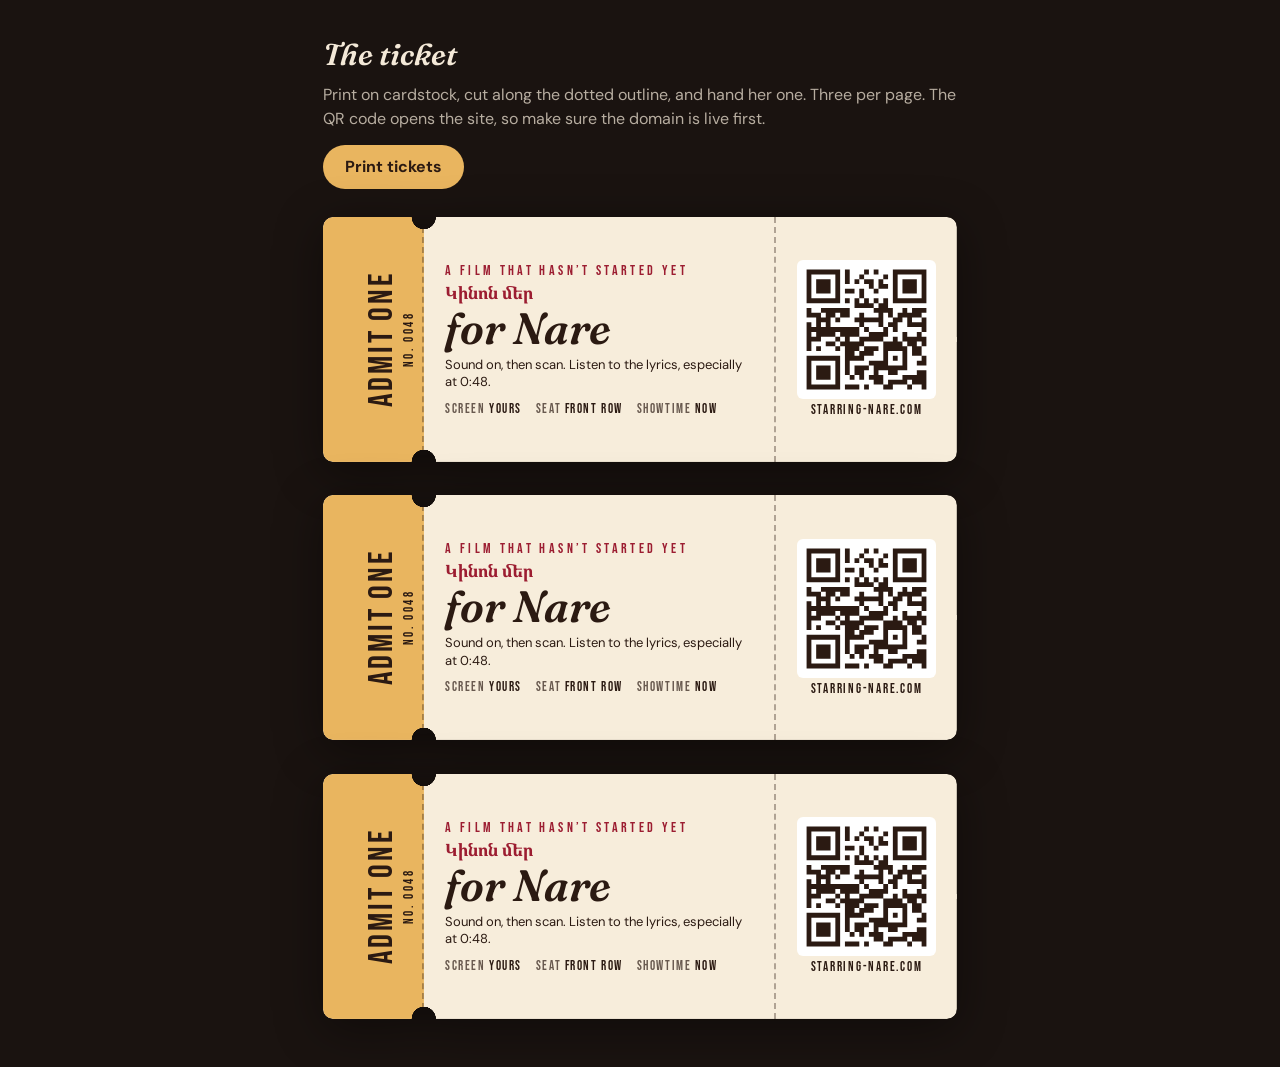
==== ticket.html @ 82a79bea "Add Starring Nare site A movie-themed page for Nare: curtains open on tap, "SMS" by Mi Qani Hogi fea" ====
<!doctype html>
<html lang="en">
  <head>
    <meta charset="UTF-8" />
    <meta name="viewport" content="width=device-width, initial-scale=1.0" />
    <meta name="robots" content="noindex, nofollow" />
    <title>Ticket for Nare</title>
    <link rel="icon" href="assets/favicon.svg" type="image/svg+xml" />
    <link rel="preconnect" href="https://fonts.googleapis.com" />
    <link rel="preconnect" href="https://fonts.gstatic.com" crossorigin />
    <link
      rel="stylesheet"
      href="https://fonts.googleapis.com/css2?family=Bebas+Neue&family=DM+Sans:wght@400;700&family=Fraunces:ital,opsz,wght@1,9..144,600&family=Noto+Serif+Armenian:wght@700&display=swap"
    />
    <style>
      :root {
        --cream: #f7eddb;
        --gold: #e9b55f;
        --ink: #2b1a12;
        --velvet: #9c1d31;
      }

      * {
        box-sizing: border-box;
      }

      body {
        margin: 0;
        padding: 32px 16px 48px;
        background: #1a1310;
        color: #f4e9d8;
        font-family: "DM Sans", system-ui, sans-serif;
        -webkit-print-color-adjust: exact;
        print-color-adjust: exact;
      }

      .help {
        max-width: 6.6in;
        margin: 0 auto 28px;
        line-height: 1.5;
      }

      .help h1 {
        margin: 0 0 6px;
        font-family: "Fraunces", serif;
        font-style: italic;
        font-weight: 600;
        font-size: 30px;
      }

      .help p {
        margin: 0;
        color: rgba(244, 233, 216, 0.72);
      }

      .help button {
        margin-top: 14px;
        padding: 10px 22px;
        border: 0;
        border-radius: 999px;
        background: var(--gold);
        color: var(--ink);
        font: inherit;
        font-weight: 700;
        cursor: pointer;
      }

      .sheet {
        display: grid;
        justify-content: center;
        gap: 0.35in;
      }

      .ticket {
        position: relative;
        display: grid;
        grid-template-columns: 1.05in 1fr 1.9in;
        width: 6.6in;
        height: 2.55in;
        color: var(--ink);
        filter: drop-shadow(0 10px 24px rgba(0, 0, 0, 0.4));
      }

      .ticket > * {
        position: relative;
      }

      /* paper + notches */
      .ticket::before {
        content: "";
        position: absolute;
        inset: 0;
        background: var(--cream);
        border-radius: 10px;
        -webkit-mask:
          radial-gradient(circle 0.13in at 1.05in 0, #0000 97%, #000) top / 100% 51% no-repeat,
          radial-gradient(circle 0.13in at 1.05in 100%, #0000 97%, #000) bottom / 100% 51% no-repeat;
        mask:
          radial-gradient(circle 0.13in at 1.05in 0, #0000 97%, #000) top / 100% 51% no-repeat,
          radial-gradient(circle 0.13in at 1.05in 100%, #0000 97%, #000) bottom / 100% 51% no-repeat;
      }

      .stub {
        display: grid;
        place-items: center;
        border-right: 2px dashed rgba(43, 26, 18, 0.35);
        background: var(--gold);
        border-radius: 10px 0 0 10px;
        -webkit-mask:
          radial-gradient(circle 0.13in at 100% 0, #0000 97%, #000) top / 100% 51% no-repeat,
          radial-gradient(circle 0.13in at 100% 100%, #0000 97%, #000) bottom / 100% 51% no-repeat;
        mask:
          radial-gradient(circle 0.13in at 100% 0, #0000 97%, #000) top / 100% 51% no-repeat,
          radial-gradient(circle 0.13in at 100% 100%, #0000 97%, #000) bottom / 100% 51% no-repeat;
      }

      .stub-text {
        transform: rotate(-90deg);
        white-space: nowrap;
        text-align: center;
        font-family: "Bebas Neue", sans-serif;
        line-height: 1;
      }

      .stub-text b {
        display: block;
        font-weight: 400;
        font-size: 34px;
        letter-spacing: 0.08em;
      }

      .stub-text small {
        display: block;
        margin-top: 4px;
        font-size: 13px;
        letter-spacing: 0.2em;
      }

      .main {
        display: flex;
        flex-direction: column;
        justify-content: center;
        padding: 0.18in 0.22in;
      }

      .eyebrow {
        margin: 0;
        font-family: "Bebas Neue", sans-serif;
        font-size: 14px;
        letter-spacing: 0.24em;
        color: var(--velvet);
      }

      .arm {
        margin: 2px 0 0;
        font-family: "Noto Serif Armenian", serif;
        font-weight: 700;
        font-size: 17px;
        color: var(--velvet);
      }

      .title {
        margin: 2px 0 0;
        font-family: "Fraunces", serif;
        font-style: italic;
        font-weight: 600;
        font-size: 44px;
        line-height: 1;
      }

      .tag {
        margin: 6px 0 0;
        font-size: 13px;
        line-height: 1.35;
      }

      .meta {
        display: flex;
        gap: 14px;
        margin-top: 10px;
        font-family: "Bebas Neue", sans-serif;
        font-size: 13px;
        letter-spacing: 0.12em;
        color: rgba(43, 26, 18, 0.7);
      }

      .meta b {
        font-weight: 400;
        color: var(--ink);
      }

      .qr {
        display: flex;
        flex-direction: column;
        align-items: center;
        justify-content: center;
        gap: 4px;
        border-left: 2px dashed rgba(43, 26, 18, 0.35);
      }

      .qr img {
        width: 1.45in;
        height: 1.45in;
        border-radius: 6px;
        background: #fff;
      }

      .qr p {
        margin: 0;
        font-family: "Bebas Neue", sans-serif;
        font-size: 12.5px;
        letter-spacing: 0.14em;
        text-align: center;
      }

      @media print {
        @page {
          size: letter;
          margin: 0.5in;
        }

        body {
          padding: 0;
          background: #fff;
        }

        .help {
          display: none;
        }

        .ticket {
          filter: none;
          outline: 1px dashed #bbb;
          outline-offset: 0.08in;
          break-inside: avoid;
        }
      }

      @media screen and (max-width: 700px) {
        .sheet {
          zoom: 0.52;
        }
      }
    </style>
  </head>
  <body>
    <div class="help">
      <h1>The ticket</h1>
      <p>
        Print on cardstock, cut along the dotted outline, and hand her one. Three per page. The QR code
        opens the site, so make sure the domain is live first.
      </p>
      <button type="button" onclick="window.print()">Print tickets</button>
    </div>

    <div class="sheet" id="sheet"></div>

    <template id="ticketTpl">
      <article class="ticket">
        <div class="stub">
          <div class="stub-text"><b>Admit one</b><small>No. 0048</small></div>
        </div>
        <div class="main">
          <p class="eyebrow">A film that hasn&rsquo;t started yet</p>
          <p class="arm" lang="hy">Կինոն մեր</p>
          <p class="title">for <span data-recipient>Nare</span></p>
          <p class="tag">Sound on, then scan. Listen to the lyrics, especially at 0:48.</p>
          <div class="meta">
            <span>Screen <b>yours</b></span>
            <span>Seat <b>front row</b></span>
            <span>Showtime <b>now</b></span>
          </div>
        </div>
        <div class="qr">
          <img src="assets/qr.svg" alt="QR code that opens the film" />
          <p data-domain>starring-nare.com</p>
        </div>
      </article>
    </template>

    <script src="config.js"></script>
    <script>
      const cfg = window.FILM_CONFIG || {};
      const tpl = document.getElementById("ticketTpl");
      const sheet = document.getElementById("sheet");
      for (let i = 0; i < 3; i += 1) sheet.appendChild(tpl.content.cloneNode(true));
      document.querySelectorAll("[data-recipient]").forEach((n) => (n.textContent = cfg.recipientName || "Nare"));
      if (cfg.siteUrl) {
        const domain = cfg.siteUrl.replace(/^https?:\/\//, "").replace(/\/$/, "");
        document.querySelectorAll("[data-domain]").forEach((n) => (n.textContent = domain));
      }
    </script>
  </body>
</html>
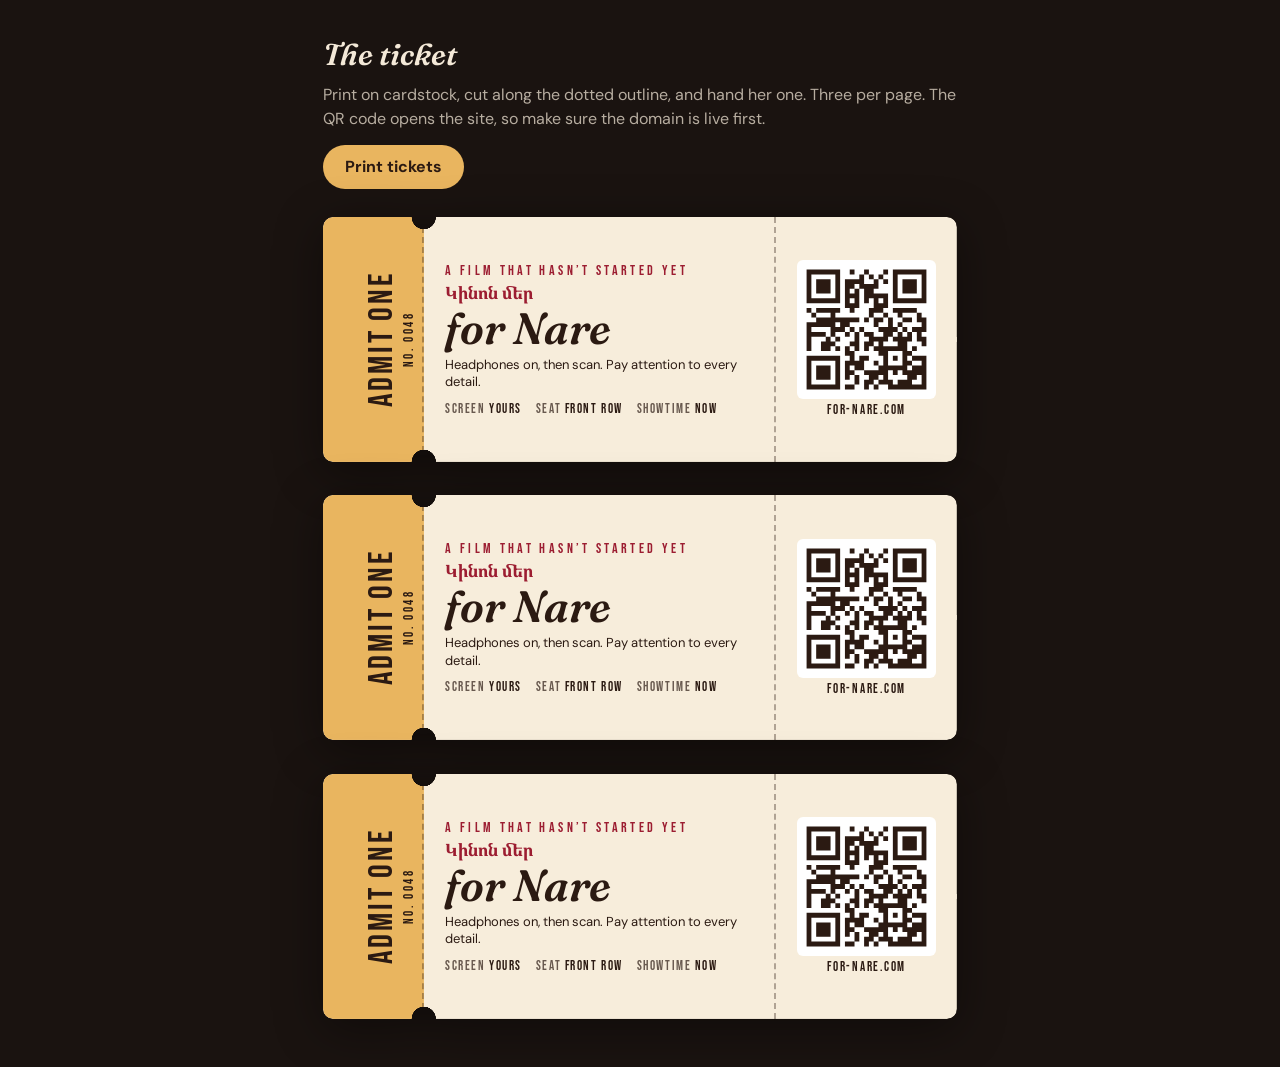
==== commit 055a33c6: "Serve from for-nare.com and refine the opening and ending - Opening asks her to put headphones on an" ====
--- a/ticket.html
+++ b/ticket.html
@@ -264,7 +264,7 @@
           <p class="eyebrow">A film that hasn&rsquo;t started yet</p>
           <p class="arm" lang="hy">Կինոն մեր</p>
           <p class="title">for <span data-recipient>Nare</span></p>
-          <p class="tag">Sound on, then scan. Listen to the lyrics, especially at 0:48.</p>
+          <p class="tag">Headphones on, then scan. Pay attention to every detail.</p>
           <div class="meta">
             <span>Screen <b>yours</b></span>
             <span>Seat <b>front row</b></span>
@@ -273,7 +273,7 @@
         </div>
         <div class="qr">
           <img src="assets/qr.svg" alt="QR code that opens the film" />
-          <p data-domain>starring-nare.com</p>
+          <p data-domain>for-nare.com</p>
         </div>
       </article>
     </template>
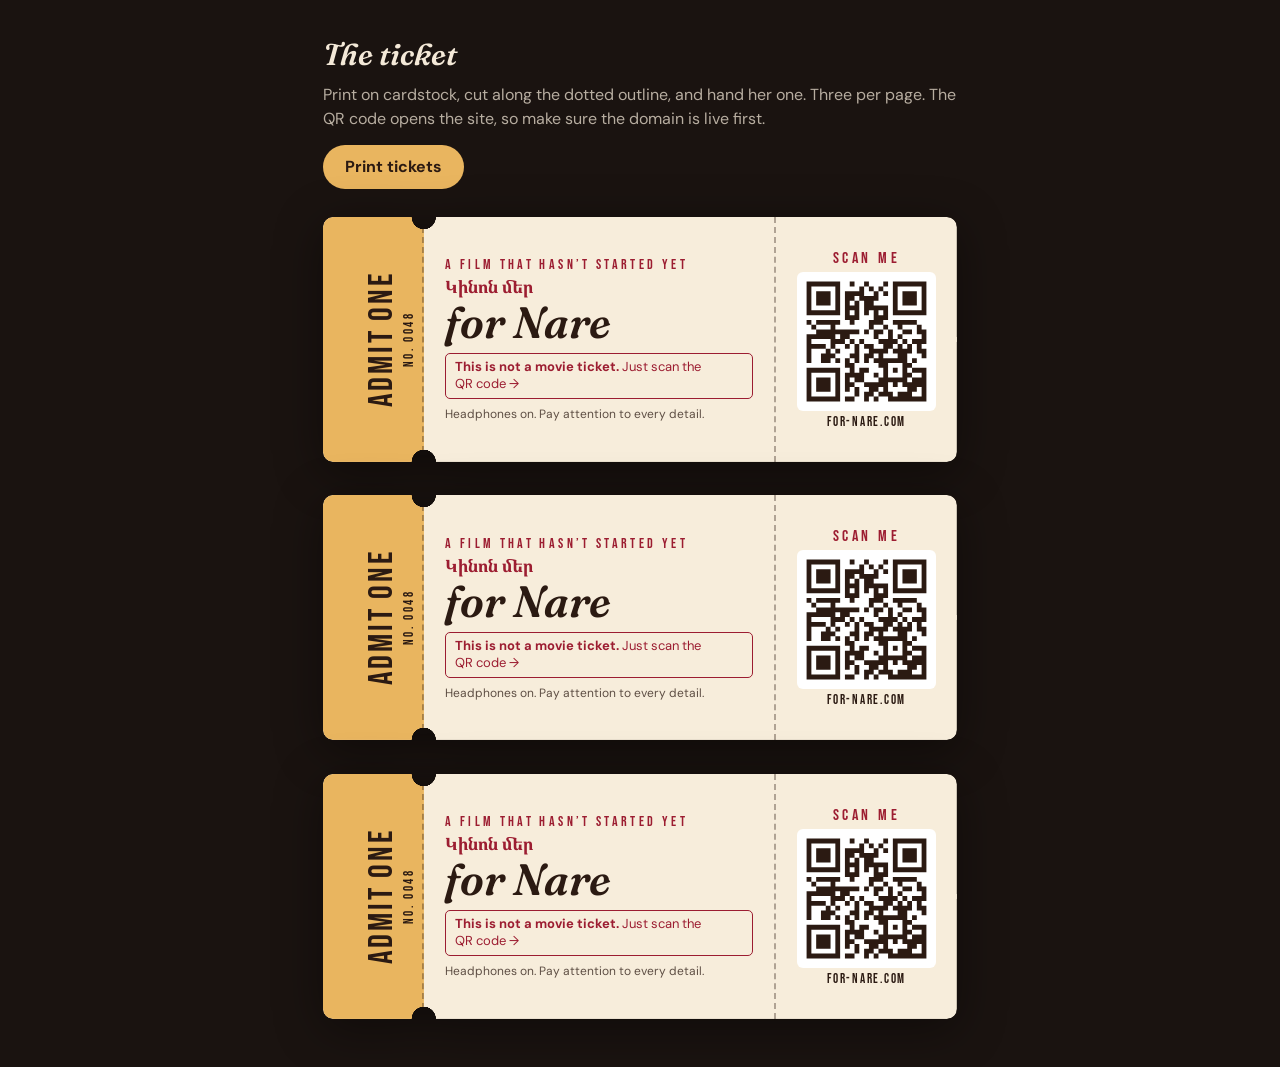
==== commit 81a33d12: "Say on the ticket that it isn't a movie ticket, just a QR to scan Co-Authored-By: Claude Opus 5.5 <n" ====
--- a/ticket.html
+++ b/ticket.html
@@ -168,25 +168,26 @@
         line-height: 1;
       }
 
+      .notice {
+        align-self: flex-start;
+        margin: 9px 0 0;
+        padding: 5px 9px;
+        border: 1.5px solid var(--velvet);
+        border-radius: 5px;
+        font-size: 13px;
+        line-height: 1.3;
+        color: var(--velvet);
+      }
+
+      .notice b {
+        font-weight: 700;
+      }
+
       .tag {
-        margin: 6px 0 0;
-        font-size: 13px;
+        margin: 7px 0 0;
+        font-size: 12px;
         line-height: 1.35;
-      }
-
-      .meta {
-        display: flex;
-        gap: 14px;
-        margin-top: 10px;
-        font-family: "Bebas Neue", sans-serif;
-        font-size: 13px;
-        letter-spacing: 0.12em;
-        color: rgba(43, 26, 18, 0.7);
-      }
-
-      .meta b {
-        font-weight: 400;
-        color: var(--ink);
+        color: rgba(43, 26, 18, 0.75);
       }
 
       .qr {
@@ -211,6 +212,12 @@
         font-size: 12.5px;
         letter-spacing: 0.14em;
         text-align: center;
+      }
+
+      .qr .scan-label {
+        font-size: 16px;
+        letter-spacing: 0.22em;
+        color: var(--velvet);
       }
 
       @media print {
@@ -264,14 +271,11 @@
           <p class="eyebrow">A film that hasn&rsquo;t started yet</p>
           <p class="arm" lang="hy">Կինոն մեր</p>
           <p class="title">for <span data-recipient>Nare</span></p>
-          <p class="tag">Headphones on, then scan. Pay attention to every detail.</p>
-          <div class="meta">
-            <span>Screen <b>yours</b></span>
-            <span>Seat <b>front row</b></span>
-            <span>Showtime <b>now</b></span>
-          </div>
+          <p class="notice"><b>This is not a movie ticket.</b> Just scan the QR&nbsp;code&nbsp;&rarr;</p>
+          <p class="tag">Headphones on. Pay attention to every detail.</p>
         </div>
         <div class="qr">
+          <p class="scan-label">Scan me</p>
           <img src="assets/qr.svg" alt="QR code that opens the film" />
           <p data-domain>for-nare.com</p>
         </div>
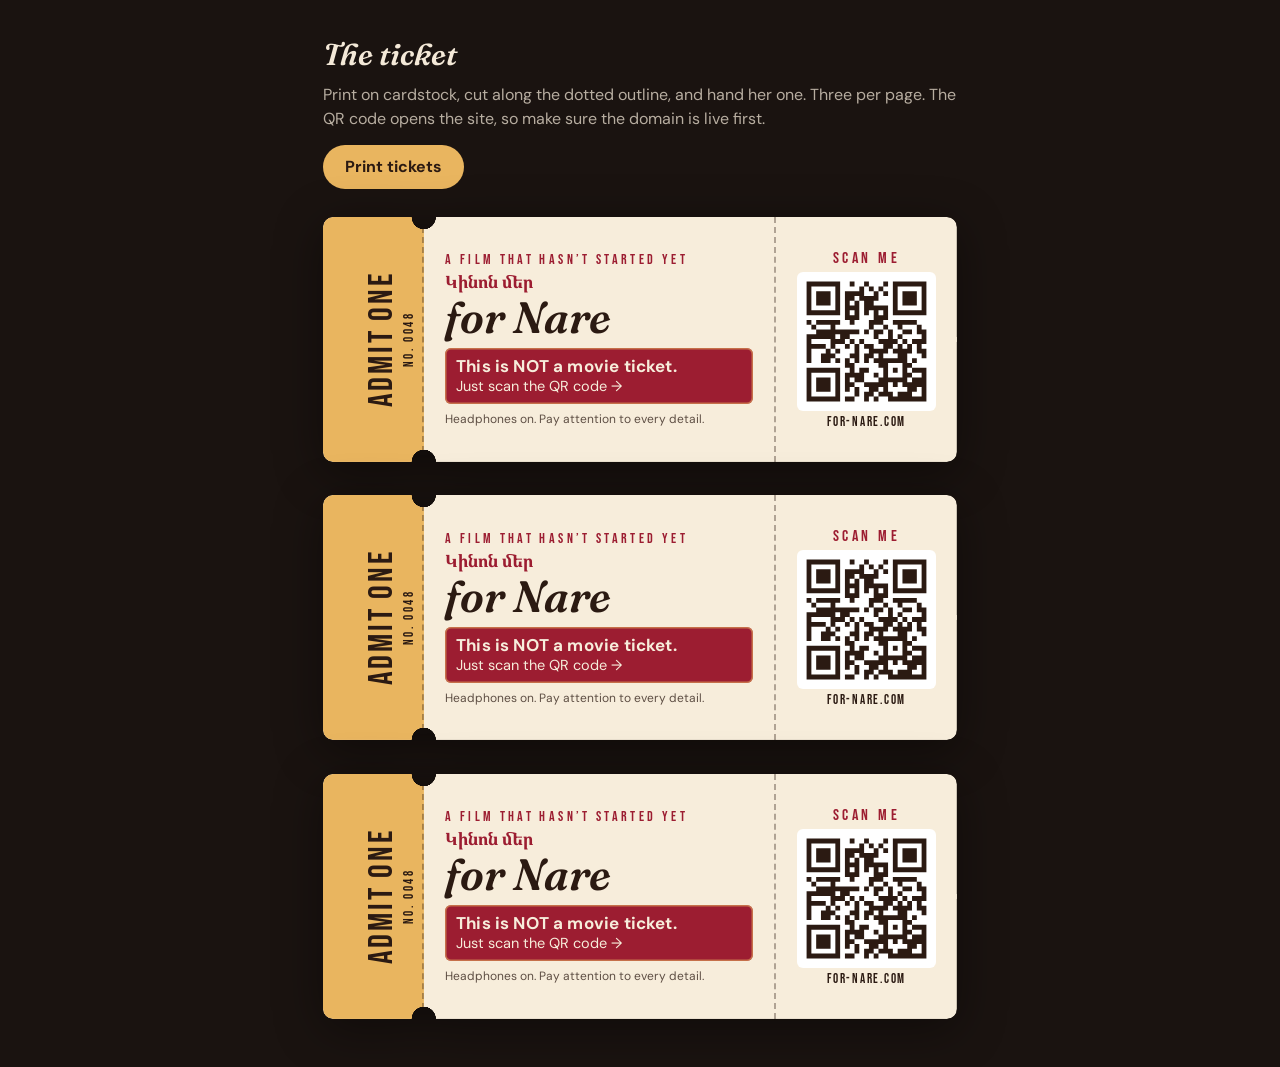
==== commit 2abcc51a: "Make the "not a movie ticket" notice a bold red banner Co-Authored-By: Claude Opus 5.5 <noreply@anth" ====
--- a/ticket.html
+++ b/ticket.html
@@ -169,18 +169,22 @@
       }
 
       .notice {
-        align-self: flex-start;
+        align-self: stretch;
         margin: 9px 0 0;
-        padding: 5px 9px;
-        border: 1.5px solid var(--velvet);
-        border-radius: 5px;
-        font-size: 13px;
+        padding: 7px 11px 8px;
+        border-radius: 6px;
+        background: var(--velvet);
+        color: var(--cream);
+        font-size: 14.5px;
         line-height: 1.3;
-        color: var(--velvet);
+        box-shadow: inset 0 0 0 1.5px rgba(233, 181, 95, 0.55);
       }
 
       .notice b {
+        display: block;
+        font-size: 17px;
         font-weight: 700;
+        letter-spacing: 0.01em;
       }
 
       .tag {
@@ -271,7 +275,7 @@
           <p class="eyebrow">A film that hasn&rsquo;t started yet</p>
           <p class="arm" lang="hy">Կինոն մեր</p>
           <p class="title">for <span data-recipient>Nare</span></p>
-          <p class="notice"><b>This is not a movie ticket.</b> Just scan the QR&nbsp;code&nbsp;&rarr;</p>
+          <p class="notice"><b>This is NOT a movie ticket.</b> Just scan the QR&nbsp;code&nbsp;&rarr;</p>
           <p class="tag">Headphones on. Pay attention to every detail.</p>
         </div>
         <div class="qr">
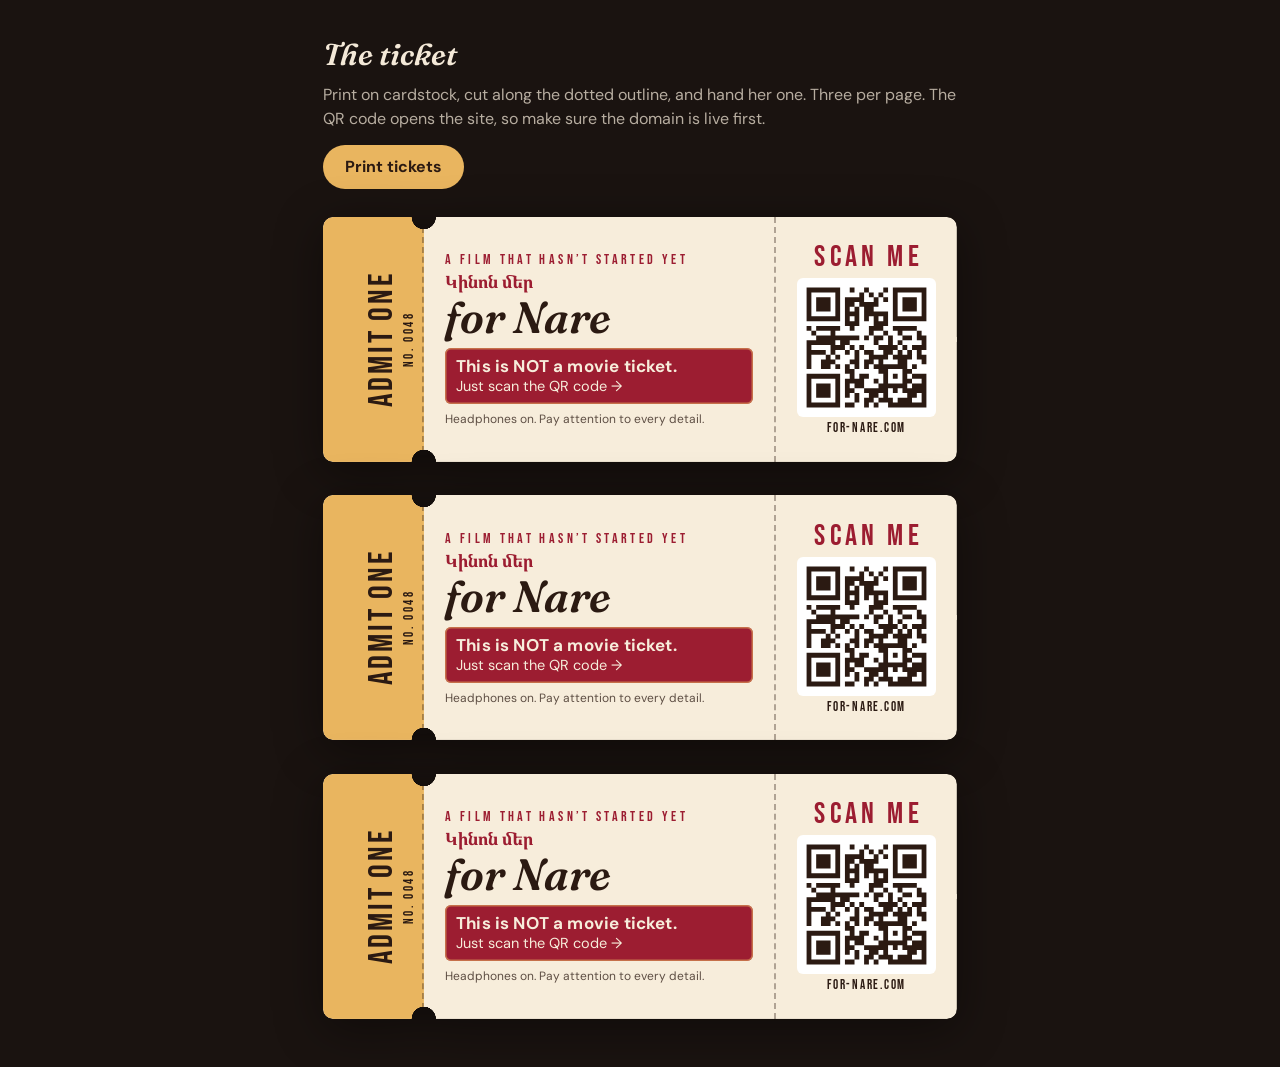
==== commit 50617077: "Make "Scan me" on the ticket larger Co-Authored-By: Claude Opus 5.5 <noreply@anthropic.com>" ====
--- a/ticket.html
+++ b/ticket.html
@@ -219,8 +219,11 @@
       }
 
       .qr .scan-label {
-        font-size: 16px;
-        letter-spacing: 0.22em;
+        margin-bottom: 2px;
+        font-size: 30px;
+        line-height: 1;
+        letter-spacing: 0.14em;
+        padding-left: 0.14em;
         color: var(--velvet);
       }
 
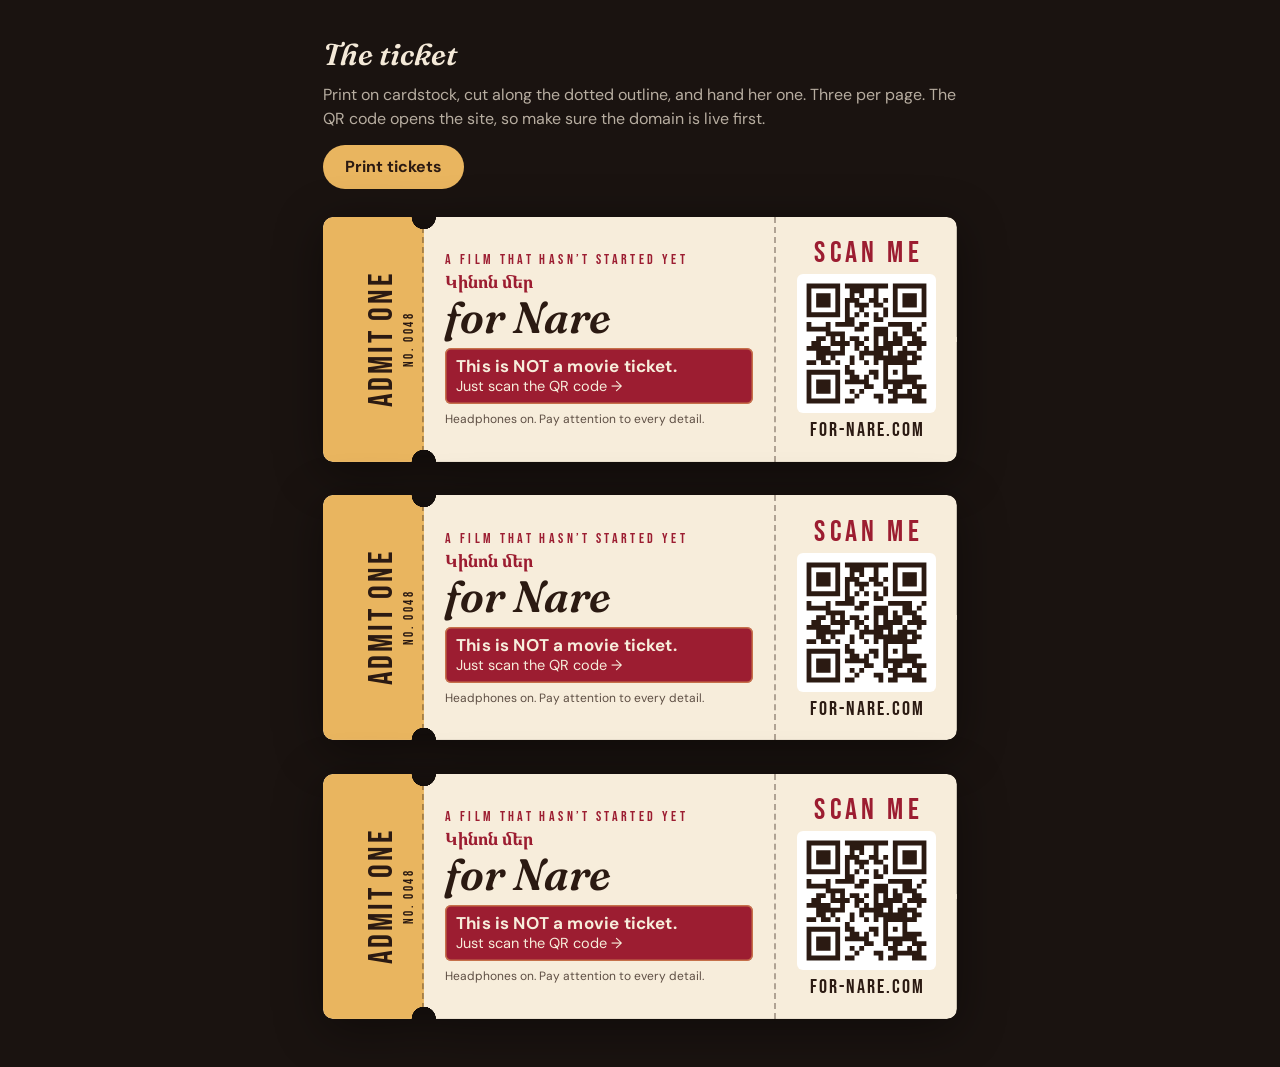
==== commit a9439f59: "Make the domain under the ticket QR larger Co-Authored-By: Claude Opus 5.5 <noreply@anthropic.com>" ====
--- a/ticket.html
+++ b/ticket.html
@@ -218,6 +218,14 @@
         text-align: center;
       }
 
+      .qr [data-domain] {
+        margin-top: 3px;
+        font-size: 20px;
+        line-height: 1;
+        letter-spacing: 0.1em;
+        padding-left: 0.1em;
+      }
+
       .qr .scan-label {
         margin-bottom: 2px;
         font-size: 30px;
